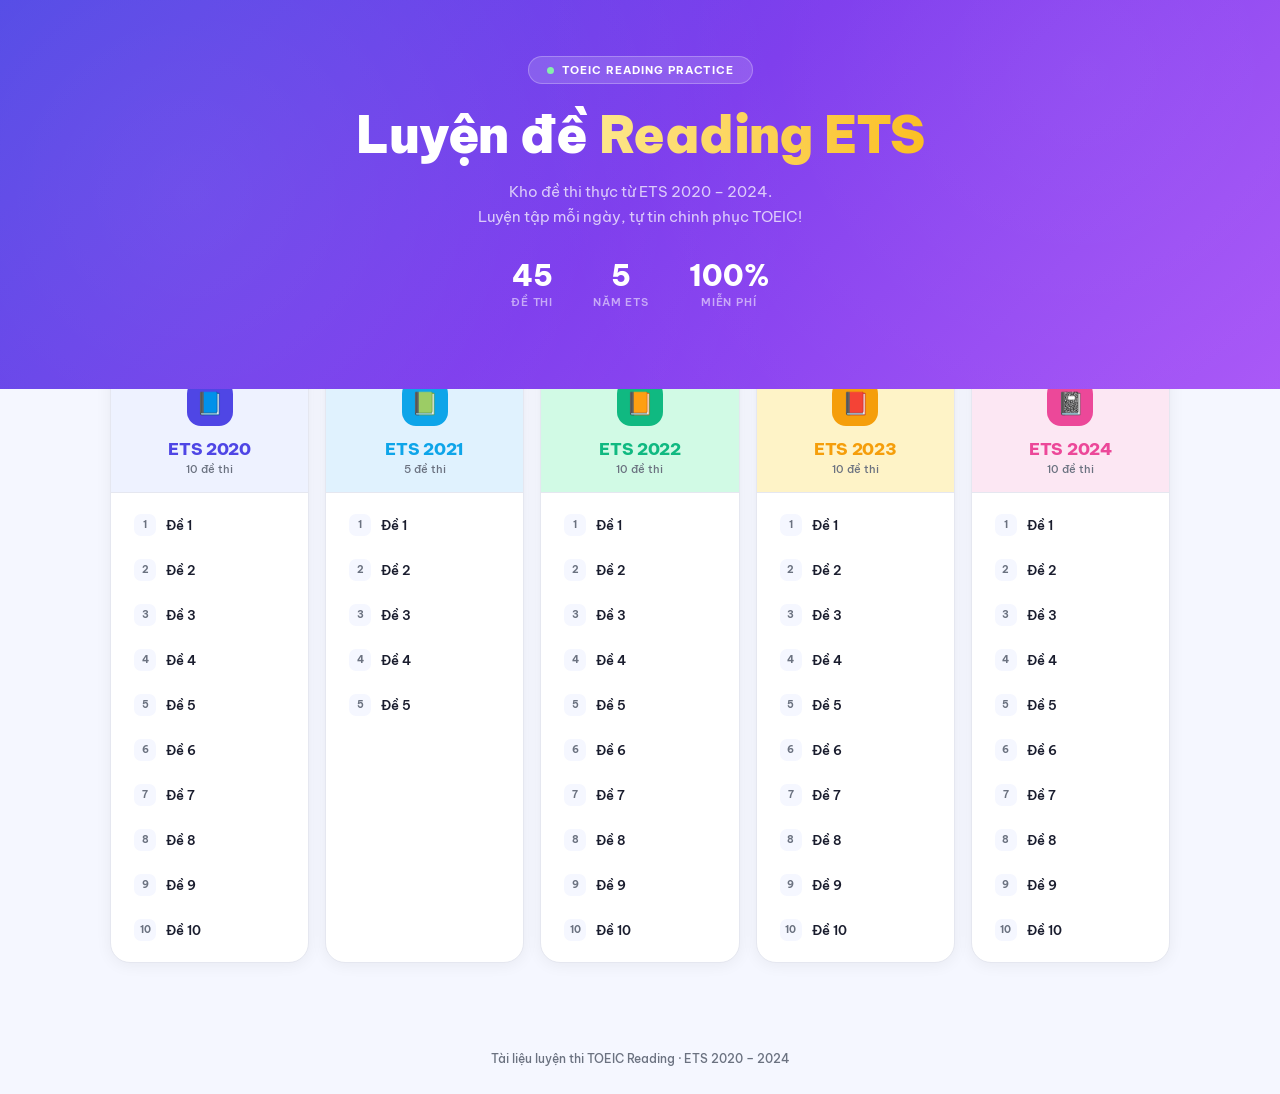
==== index.html @ 7c3107db "Add files via upload" ====
<!DOCTYPE html>
<html lang="vi">
<head>
  <meta charset="UTF-8" />
  <meta name="viewport" content="width=device-width, initial-scale=1.0"/>
  <title>Luyện đề Reading ETS</title>
  <link href="https://fonts.googleapis.com/css2?family=Be+Vietnam+Pro:wght@300;400;500;600;700;800;900&display=swap" rel="stylesheet"/>
  <style>
    *, *::before, *::after { box-sizing: border-box; margin: 0; padding: 0; }

    :root {
      --bg: #f5f7ff;
      --white: #ffffff;
      --text: #1a1d2e;
      --muted: #6b7280;
      --border: #e5e7f0;
      --col1: #4f46e5;
      --col1-light: #eef2ff;
      --col2: #0ea5e9;
      --col2-light: #e0f2fe;
      --col3: #10b981;
      --col3-light: #d1fae5;
      --col4: #f59e0b;
      --col4-light: #fef3c7;
      --col5: #ec4899;
      --col5-light: #fce7f3;
    }

    body {
      font-family: 'Be Vietnam Pro', sans-serif;
      background: var(--bg);
      color: var(--text);
      min-height: 100vh;
    }

    .hero {
      background: linear-gradient(135deg, #4f46e5 0%, #7c3aed 50%, #a855f7 100%);
      padding: 56px 24px 80px;
      text-align: center;
      position: relative;
      overflow: hidden;
    }

    .hero::before {
      content: '';
      position: absolute;
      inset: 0;
      background-image:
        radial-gradient(circle at 15% 50%, rgba(255,255,255,0.08) 0%, transparent 55%),
        radial-gradient(circle at 85% 20%, rgba(255,255,255,0.06) 0%, transparent 50%);
    }

    .hero-inner { position: relative; z-index: 1; max-width: 680px; margin: 0 auto; }

    .hero-badge {
      display: inline-flex;
      align-items: center;
      gap: 8px;
      background: rgba(255,255,255,0.15);
      border: 1px solid rgba(255,255,255,0.25);
      border-radius: 100px;
      padding: 6px 18px;
      font-size: 11px;
      font-weight: 700;
      color: #fff;
      letter-spacing: 1px;
      text-transform: uppercase;
      margin-bottom: 22px;
    }

    .hero-badge .dot {
      width: 7px; height: 7px;
      background: #86efac;
      border-radius: 50%;
      animation: pulse 2s infinite;
    }

    @keyframes pulse {
      0%, 100% { opacity: 1; transform: scale(1); }
      50% { opacity: 0.5; transform: scale(1.4); }
    }

    .hero h1 {
      font-size: clamp(2rem, 5.5vw, 3.2rem);
      font-weight: 900;
      color: #fff;
      line-height: 1.15;
      letter-spacing: -0.5px;
      margin-bottom: 14px;
    }

    .hero h1 .highlight {
      background: linear-gradient(90deg, #fde68a, #fbbf24);
      -webkit-background-clip: text;
      -webkit-text-fill-color: transparent;
      background-clip: text;
    }

    .hero p {
      font-size: 15px;
      color: rgba(255,255,255,0.72);
      font-weight: 400;
      line-height: 1.7;
    }

    .hero-stats {
      display: flex;
      justify-content: center;
      gap: 40px;
      margin-top: 32px;
    }

    .hero-stat .num {
      font-size: 1.8rem;
      font-weight: 800;
      color: #fff;
      line-height: 1;
    }

    .hero-stat .lbl {
      font-size: 11px;
      font-weight: 600;
      color: rgba(255,255,255,0.55);
      margin-top: 4px;
      text-transform: uppercase;
      letter-spacing: 0.8px;
    }

    .main {
      max-width: 1100px;
      margin: -32px auto 60px;
      padding: 0 20px;
    }

    .grid {
      display: grid;
      grid-template-columns: repeat(5, 1fr);
      gap: 16px;
    }

    .card {
      background: var(--white);
      border-radius: 20px;
      border: 1.5px solid var(--border);
      overflow: hidden;
      box-shadow: 0 2px 16px rgba(0,0,0,0.06);
      transition: transform 0.25s, box-shadow 0.25s;
    }

    .card:hover {
      transform: translateY(-5px);
      box-shadow: 0 16px 40px rgba(0,0,0,0.1);
    }

    .card-head {
      padding: 22px 16px 16px;
      text-align: center;
    }

    .card:nth-child(1) .card-head { background: var(--col1-light); }
    .card:nth-child(2) .card-head { background: var(--col2-light); }
    .card:nth-child(3) .card-head { background: var(--col3-light); }
    .card:nth-child(4) .card-head { background: var(--col4-light); }
    .card:nth-child(5) .card-head { background: var(--col5-light); }

    .card-icon {
      width: 46px; height: 46px;
      border-radius: 14px;
      display: flex;
      align-items: center;
      justify-content: center;
      margin: 0 auto 12px;
      font-size: 22px;
    }

    .card:nth-child(1) .card-icon { background: var(--col1); }
    .card:nth-child(2) .card-icon { background: var(--col2); }
    .card:nth-child(3) .card-icon { background: var(--col3); }
    .card:nth-child(4) .card-icon { background: var(--col4); }
    .card:nth-child(5) .card-icon { background: var(--col5); }

    .card-head h2 {
      font-size: 1.05rem;
      font-weight: 800;
      letter-spacing: -0.3px;
    }

    .card:nth-child(1) .card-head h2 { color: var(--col1); }
    .card:nth-child(2) .card-head h2 { color: var(--col2); }
    .card:nth-child(3) .card-head h2 { color: var(--col3); }
    .card:nth-child(4) .card-head h2 { color: var(--col4); }
    .card:nth-child(5) .card-head h2 { color: var(--col5); }

    .card-head .sub {
      font-size: 11px;
      font-weight: 500;
      color: var(--muted);
      margin-top: 3px;
    }

    .divider { height: 1px; background: var(--border); }

    .btn-list {
      padding: 12px;
      display: flex;
      flex-direction: column;
      gap: 5px;
    }

    .de-btn {
      display: flex;
      align-items: center;
      gap: 10px;
      padding: 8px 10px;
      border-radius: 10px;
      text-decoration: none;
      color: var(--text);
      font-size: 13px;
      font-weight: 600;
      font-family: 'Be Vietnam Pro', sans-serif;
      background: transparent;
      border: 1.5px solid transparent;
      transition: all 0.18s;
      cursor: pointer;
    }

    .de-btn:hover { background: var(--bg); }

    .card:nth-child(1) .de-btn:hover { background: var(--col1-light); border-color: #c7d2fe; color: var(--col1); }
    .card:nth-child(2) .de-btn:hover { background: var(--col2-light); border-color: #bae6fd; color: var(--col2); }
    .card:nth-child(3) .de-btn:hover { background: var(--col3-light); border-color: #a7f3d0; color: var(--col3); }
    .card:nth-child(4) .de-btn:hover { background: var(--col4-light); border-color: #fde68a; color: var(--col4); }
    .card:nth-child(5) .de-btn:hover { background: var(--col5-light); border-color: #fbcfe8; color: var(--col5); }

    .de-btn .badge {
      width: 22px; height: 22px;
      border-radius: 7px;
      display: flex;
      align-items: center;
      justify-content: center;
      font-size: 10px;
      font-weight: 700;
      flex-shrink: 0;
      background: var(--bg);
      color: var(--muted);
      transition: all 0.18s;
    }

    .card:nth-child(1) .de-btn:hover .badge { background: #c7d2fe; color: var(--col1); }
    .card:nth-child(2) .de-btn:hover .badge { background: #bae6fd; color: var(--col2); }
    .card:nth-child(3) .de-btn:hover .badge { background: #a7f3d0; color: var(--col3); }
    .card:nth-child(4) .de-btn:hover .badge { background: #fde68a; color: var(--col4); }
    .card:nth-child(5) .de-btn:hover .badge { background: #fbcfe8; color: var(--col5); }

    .de-btn.disabled { opacity: 0.38; cursor: default; pointer-events: none; }

    .footer {
      text-align: center;
      padding: 28px 24px;
      font-size: 12px;
      color: var(--muted);
      font-weight: 500;
    }

    @media (max-width: 860px) { .grid { grid-template-columns: repeat(3, 1fr); } }
    @media (max-width: 560px) {
      .grid { grid-template-columns: repeat(2, 1fr); }
      .hero { padding: 40px 20px 64px; }
      .hero-stats { gap: 24px; }
    }
    @media (max-width: 360px) { .grid { grid-template-columns: 1fr; } }
  </style>
</head>
<body>

  <div class="hero">
    <div class="hero-inner">
      <div class="hero-badge"><span class="dot"></span>TOEIC Reading Practice</div>
      <h1>Luyện đề <span class="highlight">Reading ETS</span></h1>
      <p>Kho đề thi thực từ ETS 2020 – 2024.<br>Luyện tập mỗi ngày, tự tin chinh phục TOEIC!</p>
      <div class="hero-stats">
        <div class="hero-stat"><div class="num">45</div><div class="lbl">Đề thi</div></div>
        <div class="hero-stat"><div class="num">5</div><div class="lbl">Năm ETS</div></div>
        <div class="hero-stat"><div class="num">100%</div><div class="lbl">Miễn phí</div></div>
      </div>
    </div>
  </div>

  <div class="main">
    <div class="grid">

      <div class="card">
        <div class="card-head">
          <div class="card-icon">📘</div>
          <h2>ETS 2020</h2>
          <div class="sub">10 đề thi</div>
        </div>
        <div class="divider"></div>
        <div class="btn-list" id="col-2020"></div>
      </div>

      <div class="card">
        <div class="card-head">
          <div class="card-icon">📗</div>
          <h2>ETS 2021</h2>
          <div class="sub">5 đề thi</div>
        </div>
        <div class="divider"></div>
        <div class="btn-list" id="col-2021"></div>
      </div>

      <div class="card">
        <div class="card-head">
          <div class="card-icon">📙</div>
          <h2>ETS 2022</h2>
          <div class="sub">10 đề thi</div>
        </div>
        <div class="divider"></div>
        <div class="btn-list" id="col-2022"></div>
      </div>

      <div class="card">
        <div class="card-head">
          <div class="card-icon">📕</div>
          <h2>ETS 2023</h2>
          <div class="sub">10 đề thi</div>
        </div>
        <div class="divider"></div>
        <div class="btn-list" id="col-2023"></div>
      </div>

      <div class="card">
        <div class="card-head">
          <div class="card-icon">📓</div>
          <h2>ETS 2024</h2>
          <div class="sub">10 đề thi</div>
        </div>
        <div class="divider"></div>
        <div class="btn-list" id="col-2024"></div>
      </div>

    </div>
  </div>

  <div class="footer">Tài liệu luyện thi TOEIC Reading · ETS 2020 – 2024</div>

<script>
  /* ========================================================
     CHỈNH SỬA LINK Ở ĐÂY
     Thay "2020/de1.html" bằng đường dẫn thực tế của bạn
  ======================================================== */
  const data = {
    "col-2020": [
      { label: "Đề 1",  href: "2020/de1.html" },
      { label: "Đề 2",  href: "2020/de2.html" },
      { label: "Đề 3",  href: "2020/de3.html" },
      { label: "Đề 4",  href: "2020/de4.html" },
      { label: "Đề 5",  href: "2020/de5.html" },
      { label: "Đề 6",  href: "2020/de6.html" },
      { label: "Đề 7",  href: "2020/de7.html" },
      { label: "Đề 8",  href: "2020/de8.html" },
      { label: "Đề 9",  href: "2020/de9.html" },
      { label: "Đề 10", href: "2020/de10.html" },
    ],
    "col-2021": [
      { label: "Đề 1", href: "2021/de1.html" },
      { label: "Đề 2", href: "2021/de2.html" },
      { label: "Đề 3", href: "2021/de3.html" },
      { label: "Đề 4", href: "2021/de4.html" },
      { label: "Đề 5", href: "2021/de5.html" },
    ],
    "col-2022": [
      { label: "Đề 1",  href: "2022/de1.html" },
      { label: "Đề 2",  href: "2022/de2.html" },
      { label: "Đề 3",  href: "2022/de3.html" },
      { label: "Đề 4",  href: "2022/de4.html" },
      { label: "Đề 5",  href: "2022/de5.html" },
      { label: "Đề 6",  href: "2022/de6.html" },
      { label: "Đề 7",  href: "2022/de7.html" },
      { label: "Đề 8",  href: "2022/de8.html" },
      { label: "Đề 9",  href: "2022/de9.html" },
      { label: "Đề 10", href: "2022/de10.html" },
    ],
    "col-2023": [
      { label: "Đề 1",  href: "2023/de1.html" },
      { label: "Đề 2",  href: "2023/de2.html" },
      { label: "Đề 3",  href: "2023/de3.html" },
      { label: "Đề 4",  href: "2023/de4.html" },
      { label: "Đề 5",  href: "2023/de5.html" },
      { label: "Đề 6",  href: "2023/de6.html" },
      { label: "Đề 7",  href: "2023/de7.html" },
      { label: "Đề 8",  href: "2023/de8.html" },
      { label: "Đề 9",  href: "2023/de9.html" },
      { label: "Đề 10", href: "2023/de10.html" },
    ],
    "col-2024": [
      { label: "Đề 1",  href: "2024/de1.html" },
      { label: "Đề 2",  href: "2024/de2.html" },
      { label: "Đề 3",  href: "2024/de3.html" },
      { label: "Đề 4",  href: "2024/de4.html" },
      { label: "Đề 5",  href: "2024/de5.html" },
      { label: "Đề 6",  href: "2024/de6.html" },
      { label: "Đề 7",  href: "2024/de7.html" },
      { label: "Đề 8",  href: "2024/de8.html" },
      { label: "Đề 9",  href: "2024/de9.html" },
      { label: "Đề 10", href: "2024/de10.html" },
    ],
  };

  for (const [colId, items] of Object.entries(data)) {
    const container = document.getElementById(colId);
    items.forEach((item, i) => {
      const a = document.createElement('a');
      a.className = 'de-btn' + (!item.href || item.href === '#' ? ' disabled' : '');
      a.href = item.href || '#';
      a.innerHTML = `<span class="badge">${i + 1}</span>${item.label}`;
      container.appendChild(a);
    });
  }
</script>
</body>
</html>
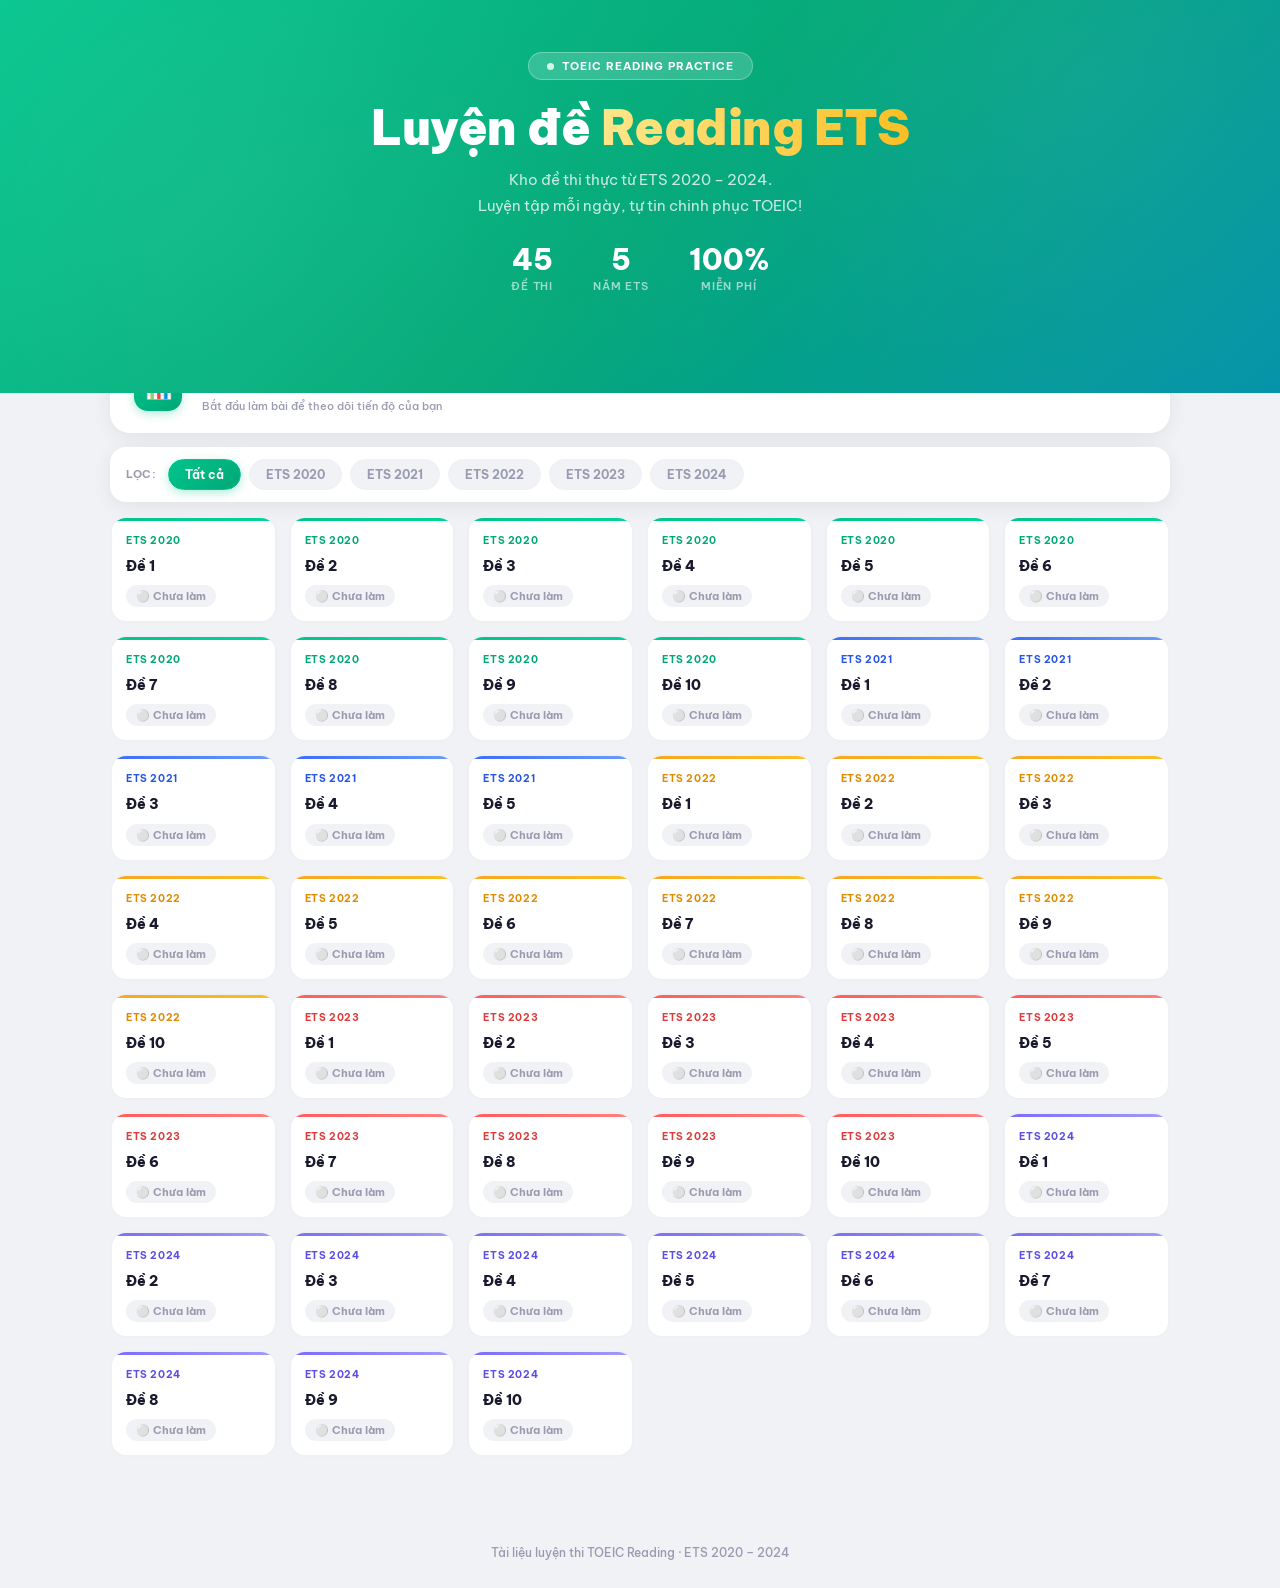
==== commit e13d5051: "Update index.html" ====
--- a/index.html
+++ b/index.html
@@ -1,41 +1,24 @@
 <!DOCTYPE html>
 <html lang="vi">
 <head>
-  <meta charset="UTF-8" />
+  <meta charset="UTF-8"/>
   <meta name="viewport" content="width=device-width, initial-scale=1.0"/>
   <title>Luyện đề Reading ETS</title>
   <link href="https://fonts.googleapis.com/css2?family=Be+Vietnam+Pro:wght@300;400;500;600;700;800;900&display=swap" rel="stylesheet"/>
   <style>
     *, *::before, *::after { box-sizing: border-box; margin: 0; padding: 0; }
 
-    :root {
-      --bg: #f5f7ff;
-      --white: #ffffff;
-      --text: #1a1d2e;
-      --muted: #6b7280;
-      --border: #e5e7f0;
-      --col1: #4f46e5;
-      --col1-light: #eef2ff;
-      --col2: #0ea5e9;
-      --col2-light: #e0f2fe;
-      --col3: #10b981;
-      --col3-light: #d1fae5;
-      --col4: #f59e0b;
-      --col4-light: #fef3c7;
-      --col5: #ec4899;
-      --col5-light: #fce7f3;
-    }
-
     body {
-      font-family: 'Be Vietnam Pro', sans-serif;
-      background: var(--bg);
-      color: var(--text);
+      font-family: 'Be Vietnam Pro', 'Segoe UI', sans-serif;
+      background: #f0f2f5;
+      color: #1a1a2e;
       min-height: 100vh;
     }
 
+    /* ===== HERO ===== */
     .hero {
-      background: linear-gradient(135deg, #4f46e5 0%, #7c3aed 50%, #a855f7 100%);
-      padding: 56px 24px 80px;
+      background: linear-gradient(135deg, #00c48c 0%, #00a876 50%, #0091a8 100%);
+      padding: 52px 24px 100px;
       text-align: center;
       position: relative;
       overflow: hidden;
@@ -50,14 +33,14 @@
         radial-gradient(circle at 85% 20%, rgba(255,255,255,0.06) 0%, transparent 50%);
     }
 
-    .hero-inner { position: relative; z-index: 1; max-width: 680px; margin: 0 auto; }
+    .hero-inner { position: relative; z-index: 1; max-width: 620px; margin: 0 auto; }
 
     .hero-badge {
       display: inline-flex;
       align-items: center;
       gap: 8px;
-      background: rgba(255,255,255,0.15);
-      border: 1px solid rgba(255,255,255,0.25);
+      background: rgba(255,255,255,0.18);
+      border: 1px solid rgba(255,255,255,0.28);
       border-radius: 100px;
       padding: 6px 18px;
       font-size: 11px;
@@ -65,358 +48,394 @@
       color: #fff;
       letter-spacing: 1px;
       text-transform: uppercase;
-      margin-bottom: 22px;
+      margin-bottom: 20px;
     }
 
     .hero-badge .dot {
       width: 7px; height: 7px;
-      background: #86efac;
+      background: #d4f7e8;
       border-radius: 50%;
       animation: pulse 2s infinite;
     }
 
     @keyframes pulse {
-      0%, 100% { opacity: 1; transform: scale(1); }
-      50% { opacity: 0.5; transform: scale(1.4); }
+      0%,100%{opacity:1;transform:scale(1)}
+      50%{opacity:.5;transform:scale(1.4)}
     }
 
     .hero h1 {
-      font-size: clamp(2rem, 5.5vw, 3.2rem);
+      font-size: clamp(1.9rem, 5vw, 3rem);
       font-weight: 900;
       color: #fff;
       line-height: 1.15;
       letter-spacing: -0.5px;
-      margin-bottom: 14px;
-    }
-
-    .hero h1 .highlight {
+      margin-bottom: 12px;
+    }
+
+    .hero h1 .hl {
       background: linear-gradient(90deg, #fde68a, #fbbf24);
       -webkit-background-clip: text;
       -webkit-text-fill-color: transparent;
       background-clip: text;
     }
 
-    .hero p {
-      font-size: 15px;
-      color: rgba(255,255,255,0.72);
-      font-weight: 400;
-      line-height: 1.7;
-    }
-
-    .hero-stats {
-      display: flex;
-      justify-content: center;
-      gap: 40px;
-      margin-top: 32px;
-    }
-
-    .hero-stat .num {
-      font-size: 1.8rem;
-      font-weight: 800;
-      color: #fff;
-      line-height: 1;
-    }
-
-    .hero-stat .lbl {
-      font-size: 11px;
-      font-weight: 600;
-      color: rgba(255,255,255,0.55);
-      margin-top: 4px;
-      text-transform: uppercase;
-      letter-spacing: 0.8px;
-    }
-
-    .main {
-      max-width: 1100px;
-      margin: -32px auto 60px;
-      padding: 0 20px;
-    }
-
-    .grid {
-      display: grid;
-      grid-template-columns: repeat(5, 1fr);
-      gap: 16px;
-    }
-
-    .card {
-      background: var(--white);
+    .hero p { font-size: 15px; color: rgba(255,255,255,0.78); line-height: 1.7; }
+
+    .hero-stats { display: flex; justify-content: center; gap: 40px; margin-top: 28px; }
+    .hero-stat .num { font-size: 1.8rem; font-weight: 800; color: #fff; line-height: 1; }
+    .hero-stat .lbl { font-size: 11px; font-weight: 600; color: rgba(255,255,255,.6); margin-top: 4px; text-transform: uppercase; letter-spacing: .8px; }
+
+    /* ===== MAIN ===== */
+    .main { max-width: 1100px; margin: -52px auto 60px; padding: 0 20px; }
+
+    /* ===== PROGRESS ===== */
+    .prog-card {
+      background: #fff;
       border-radius: 20px;
-      border: 1.5px solid var(--border);
-      overflow: hidden;
-      box-shadow: 0 2px 16px rgba(0,0,0,0.06);
-      transition: transform 0.25s, box-shadow 0.25s;
-    }
-
-    .card:hover {
-      transform: translateY(-5px);
-      box-shadow: 0 16px 40px rgba(0,0,0,0.1);
-    }
-
-    .card-head {
-      padding: 22px 16px 16px;
-      text-align: center;
-    }
-
-    .card:nth-child(1) .card-head { background: var(--col1-light); }
-    .card:nth-child(2) .card-head { background: var(--col2-light); }
-    .card:nth-child(3) .card-head { background: var(--col3-light); }
-    .card:nth-child(4) .card-head { background: var(--col4-light); }
-    .card:nth-child(5) .card-head { background: var(--col5-light); }
-
-    .card-icon {
-      width: 46px; height: 46px;
-      border-radius: 14px;
+      padding: 20px 24px;
+      margin-bottom: 14px;
+      box-shadow: 0 4px 20px rgba(0,0,0,.07);
       display: flex;
       align-items: center;
-      justify-content: center;
-      margin: 0 auto 12px;
-      font-size: 22px;
-    }
-
-    .card:nth-child(1) .card-icon { background: var(--col1); }
-    .card:nth-child(2) .card-icon { background: var(--col2); }
-    .card:nth-child(3) .card-icon { background: var(--col3); }
-    .card:nth-child(4) .card-icon { background: var(--col4); }
-    .card:nth-child(5) .card-icon { background: var(--col5); }
-
-    .card-head h2 {
-      font-size: 1.05rem;
-      font-weight: 800;
-      letter-spacing: -0.3px;
-    }
-
-    .card:nth-child(1) .card-head h2 { color: var(--col1); }
-    .card:nth-child(2) .card-head h2 { color: var(--col2); }
-    .card:nth-child(3) .card-head h2 { color: var(--col3); }
-    .card:nth-child(4) .card-head h2 { color: var(--col4); }
-    .card:nth-child(5) .card-head h2 { color: var(--col5); }
-
-    .card-head .sub {
-      font-size: 11px;
-      font-weight: 500;
-      color: var(--muted);
-      margin-top: 3px;
-    }
-
-    .divider { height: 1px; background: var(--border); }
-
-    .btn-list {
-      padding: 12px;
+      gap: 20px;
+    }
+
+    .prog-icon {
+      width: 48px; height: 48px;
+      border-radius: 14px;
+      background: linear-gradient(135deg, #00c48c, #00a876);
+      display: flex; align-items: center; justify-content: center;
+      font-size: 22px; flex-shrink: 0;
+      box-shadow: 0 3px 10px rgba(0,196,140,.3);
+    }
+
+    .prog-info { flex: 1; min-width: 0; }
+
+    .prog-top {
+      display: flex;
+      justify-content: space-between;
+      align-items: center;
+      margin-bottom: 8px;
+    }
+
+    .prog-title { font-size: 13px; font-weight: 700; color: #1a1a2e; }
+    .prog-num   { font-size: 13px; font-weight: 800; color: #00a876; }
+
+    .prog-bar {
+      width: 100%; height: 8px;
+      background: #eef0f4;
+      border-radius: 99px;
+      overflow: hidden;
+    }
+
+    .prog-fill {
+      height: 100%;
+      border-radius: 99px;
+      background: linear-gradient(90deg, #00c48c, #00d49a);
+      transition: width .5s ease;
+      width: 0%;
+    }
+
+    .prog-sub { font-size: 11px; color: #9a9ab0; margin-top: 6px; font-weight: 500; }
+
+    /* ===== CHIP BAR ===== */
+    .chip-bar {
+      background: #fff;
+      border-radius: 16px;
+      padding: 12px 16px;
+      margin-bottom: 14px;
+      box-shadow: 0 4px 20px rgba(0,0,0,.07);
+      display: flex;
+      gap: 8px;
+      flex-wrap: wrap;
+      align-items: center;
+    }
+
+    .chip-lbl { font-size: 11px; font-weight: 700; color: #9a9ab0; text-transform: uppercase; letter-spacing: .5px; margin-right: 4px; }
+
+    .chip {
+      padding: 7px 16px;
+      border-radius: 99px;
+      border: 1.5px solid #eef0f4;
+      background: #f0f2f5;
+      font-size: 12px;
+      font-weight: 700;
+      color: #9a9ab0;
+      cursor: pointer;
+      transition: all .18s;
+      font-family: inherit;
+    }
+
+    .chip:hover { border-color: #00c48c; color: #00a876; background: #e6faf4; }
+
+    .chip.on {
+      background: linear-gradient(135deg, #00c48c, #00a876);
+      color: #fff;
+      border-color: #00c48c;
+      box-shadow: 0 3px 10px rgba(0,196,140,.3);
+    }
+
+    /* ===== TILE GRID ===== */
+    .tile-grid {
+      display: grid;
+      grid-template-columns: repeat(auto-fill, minmax(158px, 1fr));
+      gap: 12px;
+    }
+
+    .tile {
+      background: #fff;
+      border-radius: 16px;
+      border: 2px solid #eef0f4;
+      padding: 16px 14px 14px;
+      text-decoration: none;
       display: flex;
       flex-direction: column;
+      gap: 10px;
+      transition: all .2s;
+      position: relative;
+      overflow: hidden;
+    }
+
+    .tile::before {
+      content: '';
+      position: absolute;
+      top: 0; left: 0; right: 0;
+      height: 3px;
+    }
+
+    .tile[data-year="2020"]::before { background: linear-gradient(90deg,#00c48c,#00d49a); }
+    .tile[data-year="2021"]::before { background: linear-gradient(90deg,#3b6cf8,#6b9cf8); }
+    .tile[data-year="2022"]::before { background: linear-gradient(90deg,#f5a623,#fbbf24); }
+    .tile[data-year="2023"]::before { background: linear-gradient(90deg,#ff5c5c,#ff8080); }
+    .tile[data-year="2024"]::before { background: linear-gradient(90deg,#7c6cf8,#a09cf8); }
+
+    .tile:hover { transform: translateY(-3px); box-shadow: 0 8px 24px rgba(0,0,0,.1); }
+
+    .tile[data-year="2020"]:hover { border-color: #00c48c; }
+    .tile[data-year="2021"]:hover { border-color: #3b6cf8; }
+    .tile[data-year="2022"]:hover { border-color: #f5a623; }
+    .tile[data-year="2023"]:hover { border-color: #ff5c5c; }
+    .tile[data-year="2024"]:hover { border-color: #7c6cf8; }
+
+    .tile.hidden { display: none; }
+
+    .tile-year { font-size: 10px; font-weight: 700; text-transform: uppercase; letter-spacing: .6px; }
+    .tile[data-year="2020"] .tile-year { color: #00a876; }
+    .tile[data-year="2021"] .tile-year { color: #2554e8; }
+    .tile[data-year="2022"] .tile-year { color: #e08a00; }
+    .tile[data-year="2023"] .tile-year { color: #e03a3a; }
+    .tile[data-year="2024"] .tile-year { color: #5b4de8; }
+
+    .tile-name { font-size: 14px; font-weight: 800; color: #1a1a2e; line-height: 1.3; }
+
+    .tile-badge {
+      display: inline-flex;
+      align-items: center;
       gap: 5px;
-    }
-
-    .de-btn {
-      display: flex;
-      align-items: center;
-      gap: 10px;
-      padding: 8px 10px;
-      border-radius: 10px;
-      text-decoration: none;
-      color: var(--text);
-      font-size: 13px;
-      font-weight: 600;
-      font-family: 'Be Vietnam Pro', sans-serif;
-      background: transparent;
-      border: 1.5px solid transparent;
-      transition: all 0.18s;
+      padding: 4px 10px;
+      border-radius: 99px;
+      font-size: 11px;
+      font-weight: 700;
       cursor: pointer;
-    }
-
-    .de-btn:hover { background: var(--bg); }
-
-    .card:nth-child(1) .de-btn:hover { background: var(--col1-light); border-color: #c7d2fe; color: var(--col1); }
-    .card:nth-child(2) .de-btn:hover { background: var(--col2-light); border-color: #bae6fd; color: var(--col2); }
-    .card:nth-child(3) .de-btn:hover { background: var(--col3-light); border-color: #a7f3d0; color: var(--col3); }
-    .card:nth-child(4) .de-btn:hover { background: var(--col4-light); border-color: #fde68a; color: var(--col4); }
-    .card:nth-child(5) .de-btn:hover { background: var(--col5-light); border-color: #fbcfe8; color: var(--col5); }
-
-    .de-btn .badge {
-      width: 22px; height: 22px;
-      border-radius: 7px;
-      display: flex;
-      align-items: center;
-      justify-content: center;
-      font-size: 10px;
-      font-weight: 700;
-      flex-shrink: 0;
-      background: var(--bg);
-      color: var(--muted);
-      transition: all 0.18s;
-    }
-
-    .card:nth-child(1) .de-btn:hover .badge { background: #c7d2fe; color: var(--col1); }
-    .card:nth-child(2) .de-btn:hover .badge { background: #bae6fd; color: var(--col2); }
-    .card:nth-child(3) .de-btn:hover .badge { background: #a7f3d0; color: var(--col3); }
-    .card:nth-child(4) .de-btn:hover .badge { background: #fde68a; color: var(--col4); }
-    .card:nth-child(5) .de-btn:hover .badge { background: #fbcfe8; color: var(--col5); }
-
-    .de-btn.disabled { opacity: 0.38; cursor: default; pointer-events: none; }
-
-    .footer {
-      text-align: center;
-      padding: 28px 24px;
-      font-size: 12px;
-      color: var(--muted);
-      font-weight: 500;
-    }
-
-    @media (max-width: 860px) { .grid { grid-template-columns: repeat(3, 1fr); } }
-    @media (max-width: 560px) {
-      .grid { grid-template-columns: repeat(2, 1fr); }
-      .hero { padding: 40px 20px 64px; }
+      width: fit-content;
+      user-select: none;
+      border: none;
+      font-family: inherit;
+      transition: all .18s;
+    }
+
+    .tile-badge:hover { opacity: .8; transform: scale(1.05); }
+    .tile-badge.chua   { background: #f0f2f5; color: #9a9ab0; }
+    .tile-badge.done   { background: #e6faf4; color: #00a876; }
+    .tile-badge.review { background: #fff8e6; color: #e08a00; }
+
+    /* ===== FOOTER ===== */
+    .footer { text-align: center; padding: 28px 24px; font-size: 12px; color: #9a9ab0; font-weight: 500; }
+
+    /* ===== RESPONSIVE ===== */
+    @media (max-width: 680px) {
+      .hero { padding: 40px 20px 80px; }
       .hero-stats { gap: 24px; }
-    }
-    @media (max-width: 360px) { .grid { grid-template-columns: 1fr; } }
+      .prog-card { flex-direction: column; align-items: flex-start; gap: 12px; }
+      .tile-grid { grid-template-columns: repeat(auto-fill, minmax(140px, 1fr)); gap: 10px; }
+    }
+
+    @media (max-width: 380px) {
+      .tile-grid { grid-template-columns: repeat(2, 1fr); }
+    }
   </style>
 </head>
 <body>
 
-  <div class="hero">
-    <div class="hero-inner">
-      <div class="hero-badge"><span class="dot"></span>TOEIC Reading Practice</div>
-      <h1>Luyện đề <span class="highlight">Reading ETS</span></h1>
-      <p>Kho đề thi thực từ ETS 2020 – 2024.<br>Luyện tập mỗi ngày, tự tin chinh phục TOEIC!</p>
-      <div class="hero-stats">
-        <div class="hero-stat"><div class="num">45</div><div class="lbl">Đề thi</div></div>
-        <div class="hero-stat"><div class="num">5</div><div class="lbl">Năm ETS</div></div>
-        <div class="hero-stat"><div class="num">100%</div><div class="lbl">Miễn phí</div></div>
-      </div>
+<div class="hero">
+  <div class="hero-inner">
+    <div class="hero-badge"><span class="dot"></span>TOEIC Reading Practice</div>
+    <h1>Luyện đề <span class="hl">Reading ETS</span></h1>
+    <p>Kho đề thi thực từ ETS 2020 – 2024.<br>Luyện tập mỗi ngày, tự tin chinh phục TOEIC!</p>
+    <div class="hero-stats">
+      <div class="hero-stat"><div class="num">45</div><div class="lbl">Đề thi</div></div>
+      <div class="hero-stat"><div class="num">5</div><div class="lbl">Năm ETS</div></div>
+      <div class="hero-stat"><div class="num">100%</div><div class="lbl">Miễn phí</div></div>
     </div>
   </div>
-
-  <div class="main">
-    <div class="grid">
-
-      <div class="card">
-        <div class="card-head">
-          <div class="card-icon">📘</div>
-          <h2>ETS 2020</h2>
-          <div class="sub">10 đề thi</div>
-        </div>
-        <div class="divider"></div>
-        <div class="btn-list" id="col-2020"></div>
+</div>
+
+<div class="main">
+
+  <!-- Progress -->
+  <div class="prog-card">
+    <div class="prog-icon">📊</div>
+    <div class="prog-info">
+      <div class="prog-top">
+        <span class="prog-title">Tiến độ luyện tập</span>
+        <span class="prog-num" id="progNum">0 / 45 đề</span>
       </div>
-
-      <div class="card">
-        <div class="card-head">
-          <div class="card-icon">📗</div>
-          <h2>ETS 2021</h2>
-          <div class="sub">5 đề thi</div>
-        </div>
-        <div class="divider"></div>
-        <div class="btn-list" id="col-2021"></div>
-      </div>
-
-      <div class="card">
-        <div class="card-head">
-          <div class="card-icon">📙</div>
-          <h2>ETS 2022</h2>
-          <div class="sub">10 đề thi</div>
-        </div>
-        <div class="divider"></div>
-        <div class="btn-list" id="col-2022"></div>
-      </div>
-
-      <div class="card">
-        <div class="card-head">
-          <div class="card-icon">📕</div>
-          <h2>ETS 2023</h2>
-          <div class="sub">10 đề thi</div>
-        </div>
-        <div class="divider"></div>
-        <div class="btn-list" id="col-2023"></div>
-      </div>
-
-      <div class="card">
-        <div class="card-head">
-          <div class="card-icon">📓</div>
-          <h2>ETS 2024</h2>
-          <div class="sub">10 đề thi</div>
-        </div>
-        <div class="divider"></div>
-        <div class="btn-list" id="col-2024"></div>
-      </div>
-
+      <div class="prog-bar"><div class="prog-fill" id="progFill"></div></div>
+      <div class="prog-sub" id="progSub">Bắt đầu làm bài để theo dõi tiến độ của bạn</div>
     </div>
   </div>
 
-  <div class="footer">Tài liệu luyện thi TOEIC Reading · ETS 2020 – 2024</div>
+  <!-- Chips -->
+  <div class="chip-bar">
+    <span class="chip-lbl">Lọc:</span>
+    <button class="chip on" data-y="all"  onclick="setYear('all')" >Tất cả</button>
+    <button class="chip"    data-y="2020" onclick="setYear('2020')">ETS 2020</button>
+    <button class="chip"    data-y="2021" onclick="setYear('2021')">ETS 2021</button>
+    <button class="chip"    data-y="2022" onclick="setYear('2022')">ETS 2022</button>
+    <button class="chip"    data-y="2023" onclick="setYear('2023')">ETS 2023</button>
+    <button class="chip"    data-y="2024" onclick="setYear('2024')">ETS 2024</button>
+  </div>
+
+  <!-- Tiles -->
+  <div class="tile-grid" id="grid"></div>
+
+</div>
+
+<div class="footer">Tài liệu luyện thi TOEIC Reading · ETS 2020 – 2024</div>
 
 <script>
-  /* ========================================================
-     CHỈNH SỬA LINK Ở ĐÂY
-     Thay "2020/de1.html" bằng đường dẫn thực tế của bạn
-  ======================================================== */
-  const data = {
-    "col-2020": [
-      { label: "Đề 1",  href: "2020/de1.html" },
-      { label: "Đề 2",  href: "2020/de2.html" },
-      { label: "Đề 3",  href: "2020/de3.html" },
-      { label: "Đề 4",  href: "2020/de4.html" },
-      { label: "Đề 5",  href: "2020/de5.html" },
-      { label: "Đề 6",  href: "2020/de6.html" },
-      { label: "Đề 7",  href: "2020/de7.html" },
-      { label: "Đề 8",  href: "2020/de8.html" },
-      { label: "Đề 9",  href: "2020/de9.html" },
-      { label: "Đề 10", href: "2020/de10.html" },
-    ],
-    "col-2021": [
-      { label: "Đề 1", href: "2021/de1.html" },
-      { label: "Đề 2", href: "2021/de2.html" },
-      { label: "Đề 3", href: "2021/de3.html" },
-      { label: "Đề 4", href: "2021/de4.html" },
-      { label: "Đề 5", href: "2021/de5.html" },
-    ],
-    "col-2022": [
-      { label: "Đề 1",  href: "2022/de1.html" },
-      { label: "Đề 2",  href: "2022/de2.html" },
-      { label: "Đề 3",  href: "2022/de3.html" },
-      { label: "Đề 4",  href: "2022/de4.html" },
-      { label: "Đề 5",  href: "2022/de5.html" },
-      { label: "Đề 6",  href: "2022/de6.html" },
-      { label: "Đề 7",  href: "2022/de7.html" },
-      { label: "Đề 8",  href: "2022/de8.html" },
-      { label: "Đề 9",  href: "2022/de9.html" },
-      { label: "Đề 10", href: "2022/de10.html" },
-    ],
-    "col-2023": [
-      { label: "Đề 1",  href: "2023/de1.html" },
-      { label: "Đề 2",  href: "2023/de2.html" },
-      { label: "Đề 3",  href: "2023/de3.html" },
-      { label: "Đề 4",  href: "2023/de4.html" },
-      { label: "Đề 5",  href: "2023/de5.html" },
-      { label: "Đề 6",  href: "2023/de6.html" },
-      { label: "Đề 7",  href: "2023/de7.html" },
-      { label: "Đề 8",  href: "2023/de8.html" },
-      { label: "Đề 9",  href: "2023/de9.html" },
-      { label: "Đề 10", href: "2023/de10.html" },
-    ],
-    "col-2024": [
-      { label: "Đề 1",  href: "2024/de1.html" },
-      { label: "Đề 2",  href: "2024/de2.html" },
-      { label: "Đề 3",  href: "2024/de3.html" },
-      { label: "Đề 4",  href: "2024/de4.html" },
-      { label: "Đề 5",  href: "2024/de5.html" },
-      { label: "Đề 6",  href: "2024/de6.html" },
-      { label: "Đề 7",  href: "2024/de7.html" },
-      { label: "Đề 8",  href: "2024/de8.html" },
-      { label: "Đề 9",  href: "2024/de9.html" },
-      { label: "Đề 10", href: "2024/de10.html" },
-    ],
-  };
-
-  for (const [colId, items] of Object.entries(data)) {
-    const container = document.getElementById(colId);
-    items.forEach((item, i) => {
-      const a = document.createElement('a');
-      a.className = 'de-btn' + (!item.href || item.href === '#' ? ' disabled' : '');
-      a.href = item.href || '#';
-      a.innerHTML = `<span class="badge">${i + 1}</span>${item.label}`;
-      container.appendChild(a);
+var EXAMS = [
+  {year:"2020",name:"Đề 1", href:"2020/de1.html"},
+  {year:"2020",name:"Đề 2", href:"2020/de2.html"},
+  {year:"2020",name:"Đề 3", href:"2020/de3.html"},
+  {year:"2020",name:"Đề 4", href:"2020/de4.html"},
+  {year:"2020",name:"Đề 5", href:"2020/de5.html"},
+  {year:"2020",name:"Đề 6", href:"2020/de6.html"},
+  {year:"2020",name:"Đề 7", href:"2020/de7.html"},
+  {year:"2020",name:"Đề 8", href:"2020/de8.html"},
+  {year:"2020",name:"Đề 9", href:"2020/de9.html"},
+  {year:"2020",name:"Đề 10",href:"2020/de10.html"},
+  {year:"2021",name:"Đề 1", href:"2021/de1.html"},
+  {year:"2021",name:"Đề 2", href:"2021/de2.html"},
+  {year:"2021",name:"Đề 3", href:"2021/de3.html"},
+  {year:"2021",name:"Đề 4", href:"2021/de4.html"},
+  {year:"2021",name:"Đề 5", href:"2021/de5.html"},
+  {year:"2022",name:"Đề 1", href:"2022/de1.html"},
+  {year:"2022",name:"Đề 2", href:"2022/de2.html"},
+  {year:"2022",name:"Đề 3", href:"2022/de3.html"},
+  {year:"2022",name:"Đề 4", href:"2022/de4.html"},
+  {year:"2022",name:"Đề 5", href:"2022/de5.html"},
+  {year:"2022",name:"Đề 6", href:"2022/de6.html"},
+  {year:"2022",name:"Đề 7", href:"2022/de7.html"},
+  {year:"2022",name:"Đề 8", href:"2022/de8.html"},
+  {year:"2022",name:"Đề 9", href:"2022/de9.html"},
+  {year:"2022",name:"Đề 10",href:"2022/de10.html"},
+  {year:"2023",name:"Đề 1", href:"2023/de1.html"},
+  {year:"2023",name:"Đề 2", href:"2023/de2.html"},
+  {year:"2023",name:"Đề 3", href:"2023/de3.html"},
+  {year:"2023",name:"Đề 4", href:"2023/de4.html"},
+  {year:"2023",name:"Đề 5", href:"2023/de5.html"},
+  {year:"2023",name:"Đề 6", href:"2023/de6.html"},
+  {year:"2023",name:"Đề 7", href:"2023/de7.html"},
+  {year:"2023",name:"Đề 8", href:"2023/de8.html"},
+  {year:"2023",name:"Đề 9", href:"2023/de9.html"},
+  {year:"2023",name:"Đề 10",href:"2023/de10.html"},
+  {year:"2024",name:"Đề 1", href:"2024/de1.html"},
+  {year:"2024",name:"Đề 2", href:"2024/de2.html"},
+  {year:"2024",name:"Đề 3", href:"2024/de3.html"},
+  {year:"2024",name:"Đề 4", href:"2024/de4.html"},
+  {year:"2024",name:"Đề 5", href:"2024/de5.html"},
+  {year:"2024",name:"Đề 6", href:"2024/de6.html"},
+  {year:"2024",name:"Đề 7", href:"2024/de7.html"},
+  {year:"2024",name:"Đề 8", href:"2024/de8.html"},
+  {year:"2024",name:"Đề 9", href:"2024/de9.html"},
+  {year:"2024",name:"Đề 10",href:"2024/de10.html"},
+];
+
+var TOTAL = EXAMS.length;
+var CYCLE = ["chua","done","review"];
+var ICON  = {chua:"⚪",done:"✅",review:"🔁"};
+var LABEL = {chua:"Chưa làm",done:"Đã làm",review:"Xem lại"};
+var curYear = "all";
+
+function key(e){ return "ts_"+e.year+"_"+e.name.replace(/\s/g,"_"); }
+function getSt(e){ return localStorage.getItem(key(e))||"chua"; }
+function setSt(e,s){ localStorage.setItem(key(e),s); }
+
+function updateProgress(){
+  var done = EXAMS.filter(function(e){return getSt(e)==="done";}).length;
+  var pct  = Math.round(done/TOTAL*100);
+  document.getElementById("progNum").textContent  = done+" / "+TOTAL+" đề";
+  document.getElementById("progFill").style.width = pct+"%";
+  var sub = document.getElementById("progSub");
+  if(done===0)      sub.textContent="Bắt đầu làm bài để theo dõi tiến độ của bạn";
+  else if(done===TOTAL) sub.textContent="🎉 Tuyệt vời! Bạn đã hoàn thành tất cả đề!";
+  else              sub.textContent="Còn "+(TOTAL-done)+" đề chưa làm — cố lên!";
+}
+
+function renderTiles(){
+  var grid = document.getElementById("grid");
+  grid.innerHTML = "";
+  var list = curYear==="all" ? EXAMS : EXAMS.filter(function(e){return e.year===curYear;});
+
+  list.forEach(function(exam){
+    var st = getSt(exam);
+
+    var tile = document.createElement("a");
+    tile.className = "tile";
+    tile.href = exam.href;
+    tile.dataset.year = exam.year;
+
+    var yr = document.createElement("div");
+    yr.className = "tile-year";
+    yr.textContent = "ETS "+exam.year;
+
+    var nm = document.createElement("div");
+    nm.className = "tile-name";
+    nm.textContent = exam.name;
+
+    var badge = document.createElement("button");
+    badge.className = "tile-badge "+st;
+    badge.textContent = ICON[st]+" "+LABEL[st];
+
+    badge.addEventListener("click",function(e){
+      e.preventDefault();
+      e.stopPropagation();
+      var cur  = getSt(exam);
+      var next = CYCLE[(CYCLE.indexOf(cur)+1)%CYCLE.length];
+      setSt(exam,next);
+      badge.className = "tile-badge "+next;
+      badge.textContent = ICON[next]+" "+LABEL[next];
+      updateProgress();
     });
-  }
+
+    tile.appendChild(yr);
+    tile.appendChild(nm);
+    tile.appendChild(badge);
+    grid.appendChild(tile);
+  });
+}
+
+window.setYear = function(y){
+  curYear = y;
+  document.querySelectorAll(".chip").forEach(function(c){
+    c.classList.toggle("on", c.dataset.y===y);
+  });
+  renderTiles();
+};
+
+renderTiles();
+updateProgress();
 </script>
 </body>
 </html>
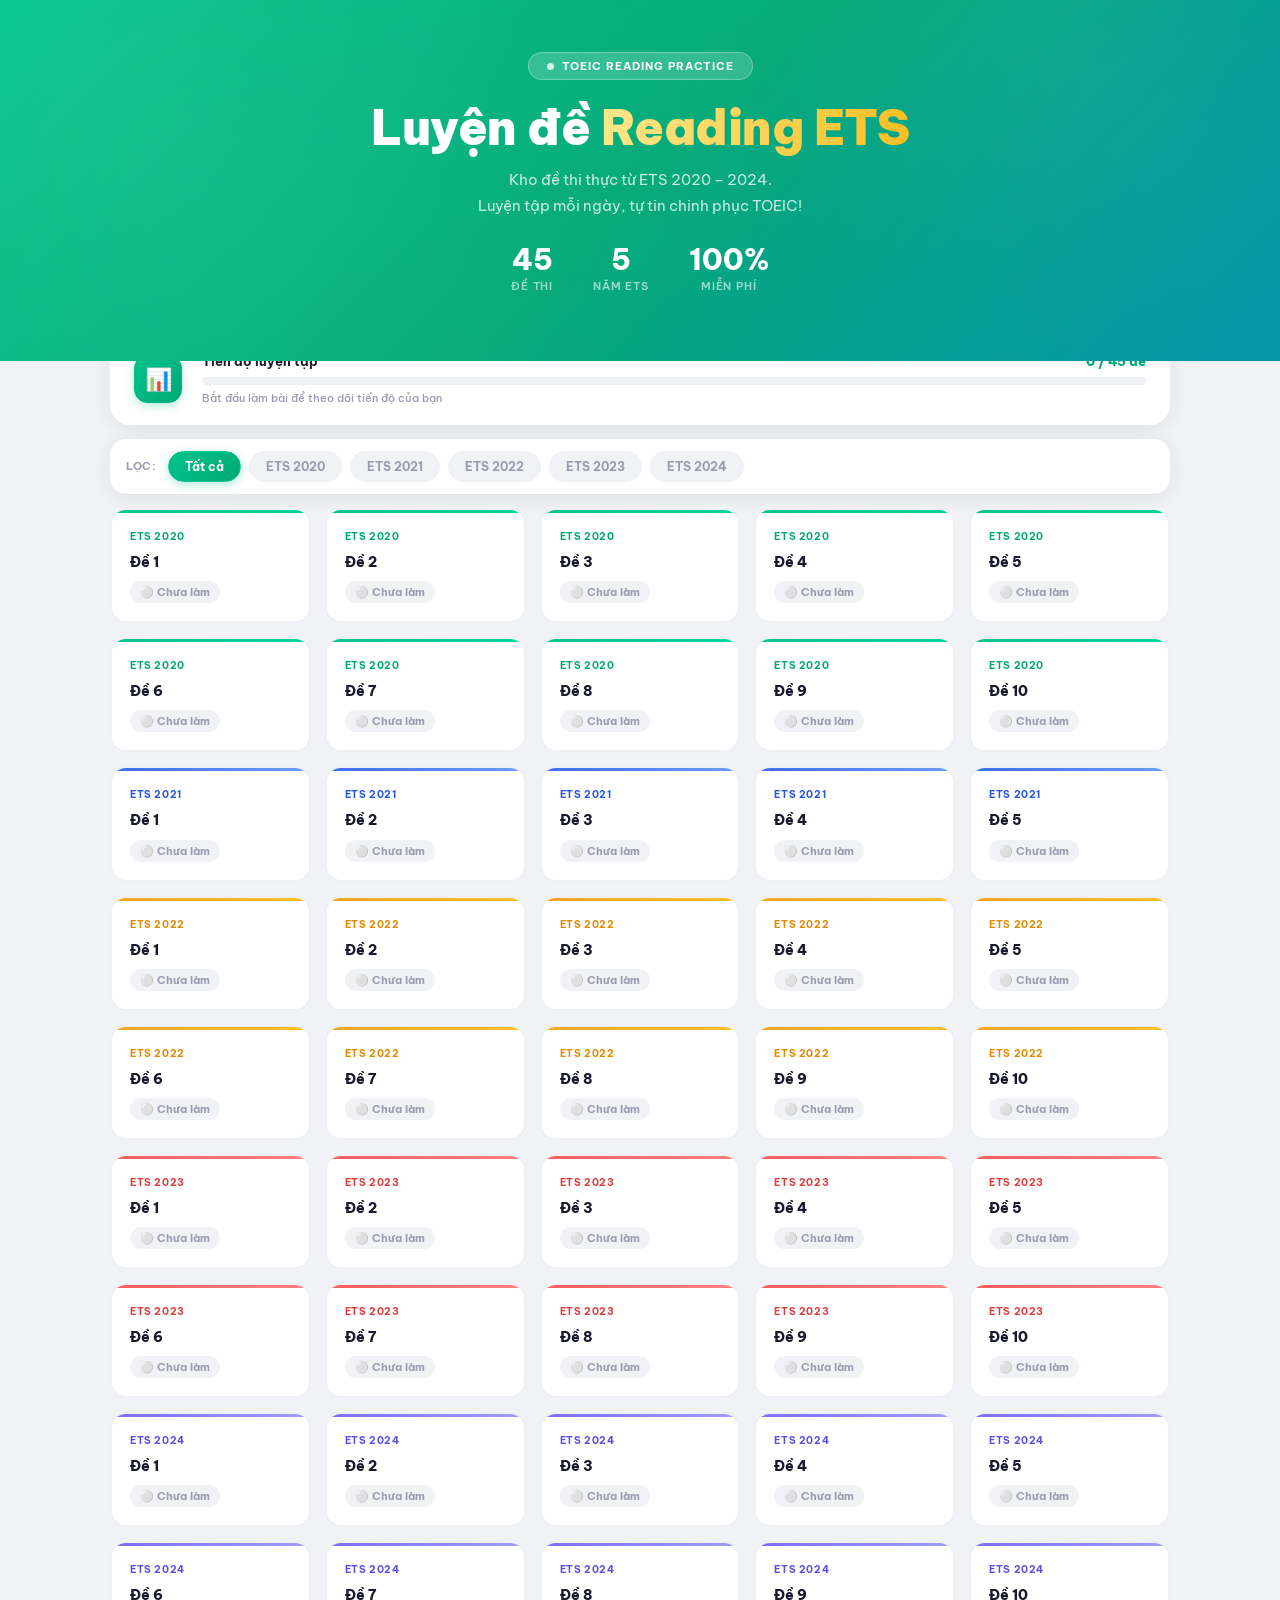
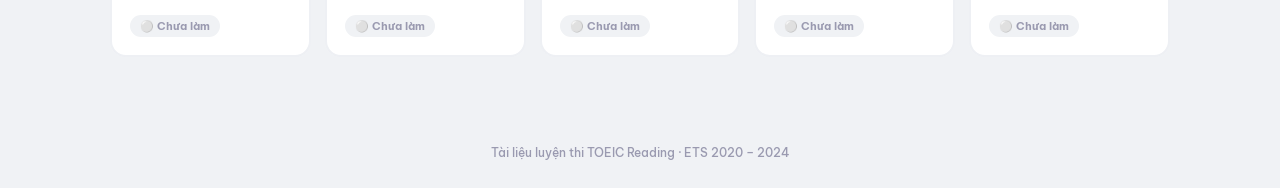
==== commit 5386883c: "Update index.html" ====
--- a/index.html
+++ b/index.html
@@ -18,7 +18,7 @@
     /* ===== HERO ===== */
     .hero {
       background: linear-gradient(135deg, #00c48c 0%, #00a876 50%, #0091a8 100%);
-      padding: 52px 24px 100px;
+      padding: 52px 24px 68px;
       text-align: center;
       position: relative;
       overflow: hidden;
@@ -86,7 +86,7 @@
     .hero-stat .lbl { font-size: 11px; font-weight: 600; color: rgba(255,255,255,.6); margin-top: 4px; text-transform: uppercase; letter-spacing: .8px; }
 
     /* ===== MAIN ===== */
-    .main { max-width: 1100px; margin: -52px auto 60px; padding: 0 20px; }
+    .main { max-width: 1100px; margin: -28px auto 60px; padding: 0 20px; }
 
     /* ===== PROGRESS ===== */
     .prog-card {
@@ -176,17 +176,13 @@
     }
 
     /* ===== TILE GRID ===== */
-    .tile-grid {
-      display: grid;
-      grid-template-columns: repeat(auto-fill, minmax(158px, 1fr));
-      gap: 12px;
-    }
+    .tile-grid { display: grid; grid-template-columns: repeat(5, 1fr); gap: 14px; }
 
     .tile {
       background: #fff;
       border-radius: 16px;
       border: 2px solid #eef0f4;
-      padding: 16px 14px 14px;
+      padding: 20px 18px 18px;
       text-decoration: none;
       display: flex;
       flex-direction: column;
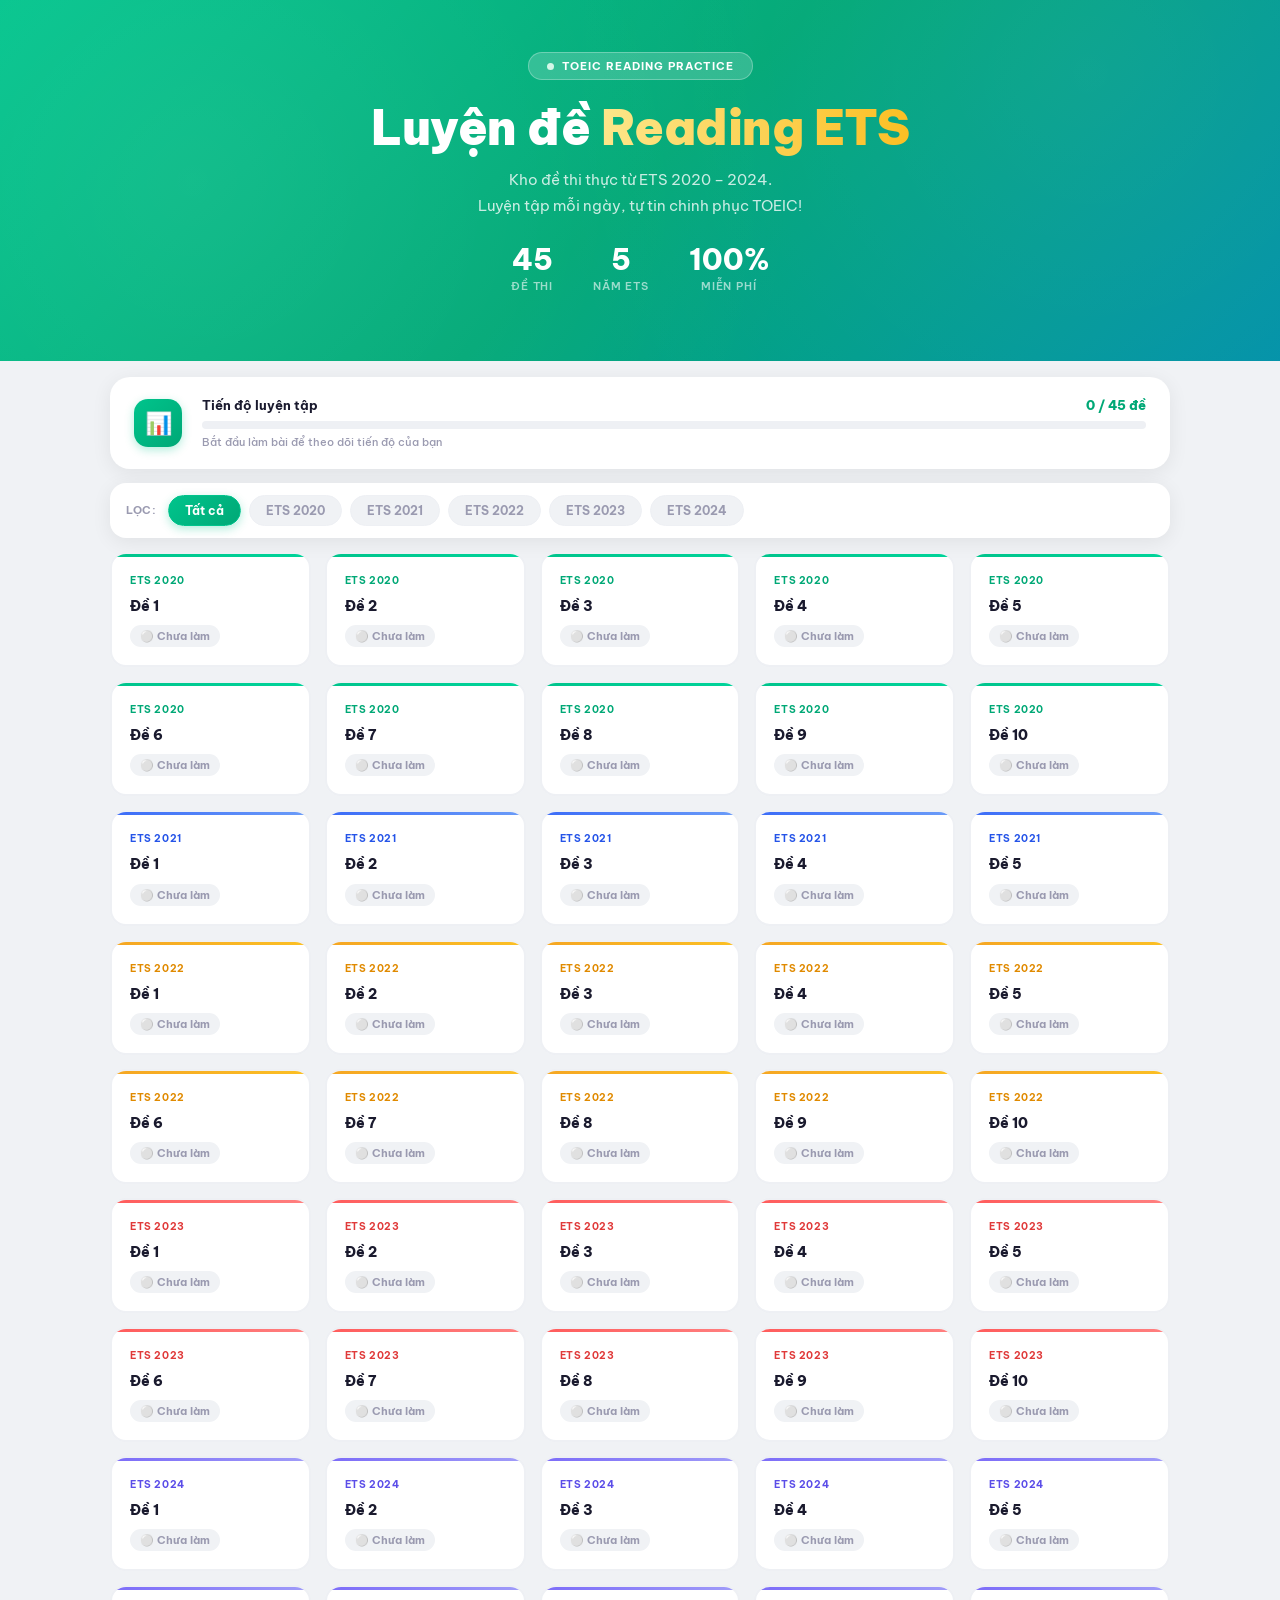
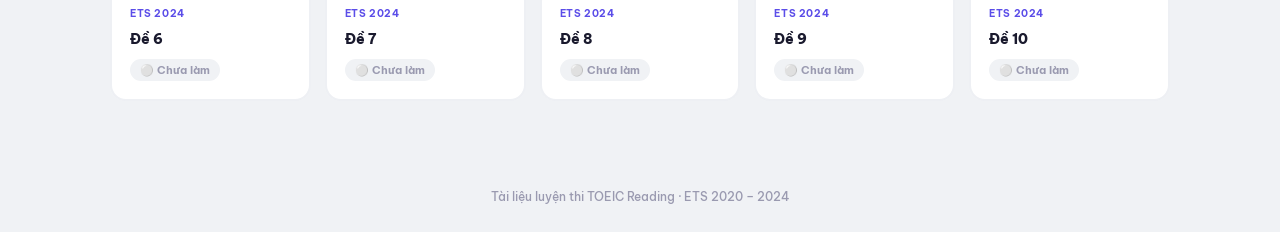
==== commit 489970ed: "Update index.html" ====
--- a/index.html
+++ b/index.html
@@ -86,7 +86,7 @@
     .hero-stat .lbl { font-size: 11px; font-weight: 600; color: rgba(255,255,255,.6); margin-top: 4px; text-transform: uppercase; letter-spacing: .8px; }
 
     /* ===== MAIN ===== */
-    .main { max-width: 1100px; margin: -28px auto 60px; padding: 0 20px; }
+    .main { max-width: 1100px; margin: 16px auto 60px; padding: 0 20px; }
 
     /* ===== PROGRESS ===== */
     .prog-card {
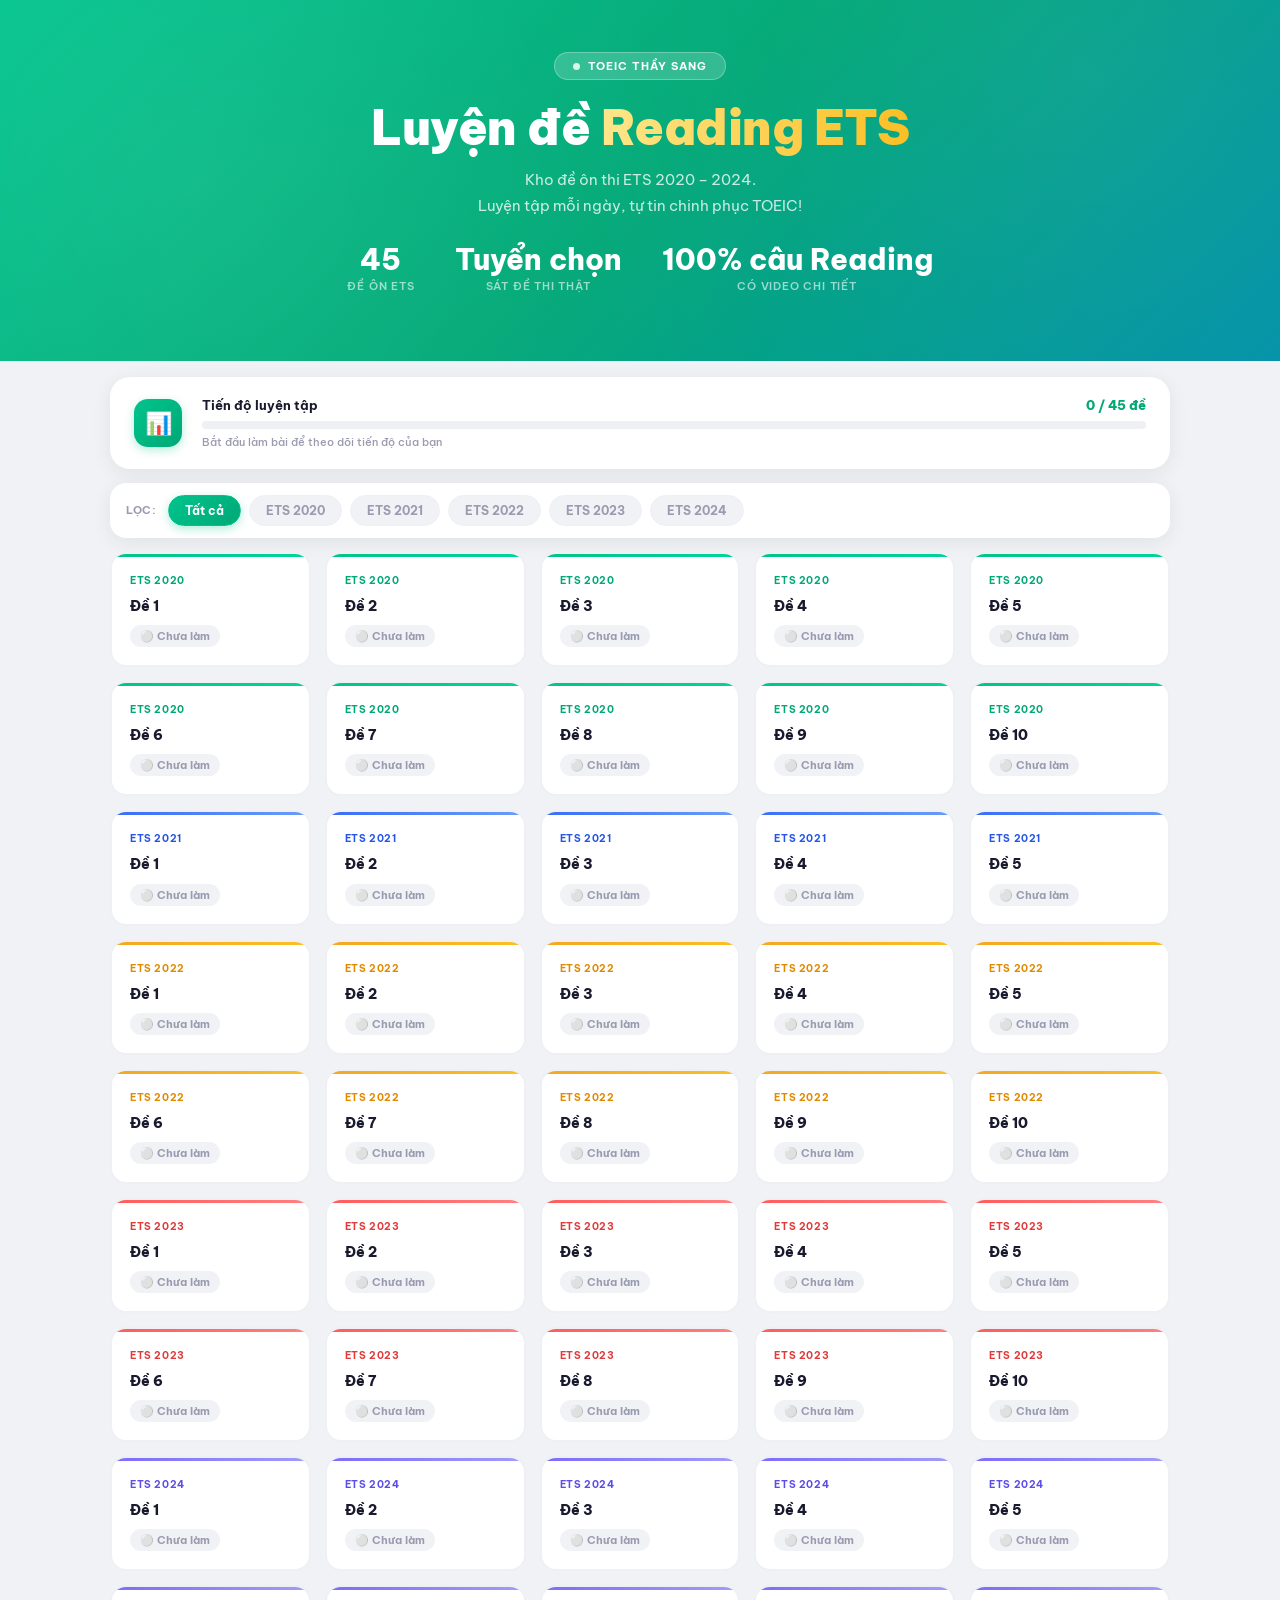
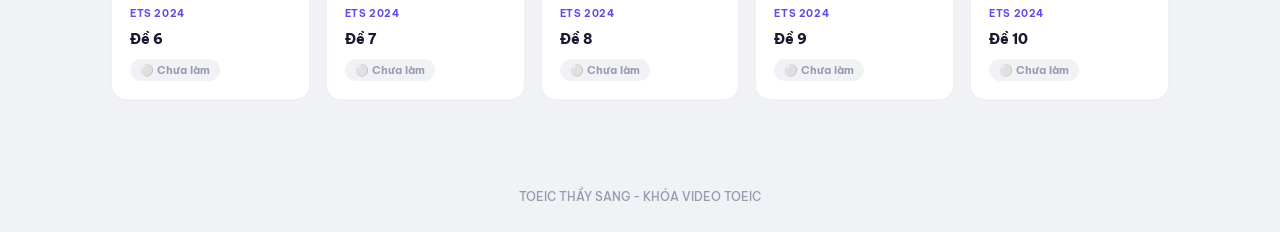
==== commit 80b5d3ce: "Update index.html" ====
--- a/index.html
+++ b/index.html
@@ -265,13 +265,13 @@
 
 <div class="hero">
   <div class="hero-inner">
-    <div class="hero-badge"><span class="dot"></span>TOEIC Reading Practice</div>
+    <div class="hero-badge"><span class="dot"></span>TOEIC THẦY SANG</div>
     <h1>Luyện đề <span class="hl">Reading ETS</span></h1>
-    <p>Kho đề thi thực từ ETS 2020 – 2024.<br>Luyện tập mỗi ngày, tự tin chinh phục TOEIC!</p>
+    <p>Kho đề ôn thi ETS 2020 – 2024.<br>Luyện tập mỗi ngày, tự tin chinh phục TOEIC!</p>
     <div class="hero-stats">
-      <div class="hero-stat"><div class="num">45</div><div class="lbl">Đề thi</div></div>
-      <div class="hero-stat"><div class="num">5</div><div class="lbl">Năm ETS</div></div>
-      <div class="hero-stat"><div class="num">100%</div><div class="lbl">Miễn phí</div></div>
+      <div class="hero-stat"><div class="num">45</div><div class="lbl">Đề ôn ETS</div></div>
+      <div class="hero-stat"><div class="num">Tuyển chọn</div><div class="lbl">Sát đề thi thật</div></div>
+      <div class="hero-stat"><div class="num">100% câu Reading</div><div class="lbl">Có video chi tiết</div></div>
     </div>
   </div>
 </div>
@@ -307,7 +307,7 @@
 
 </div>
 
-<div class="footer">Tài liệu luyện thi TOEIC Reading · ETS 2020 – 2024</div>
+<div class="footer">TOEIC THẦY SANG - KHÓA VIDEO TOEIC</div>
 
 <script>
 var EXAMS = [
